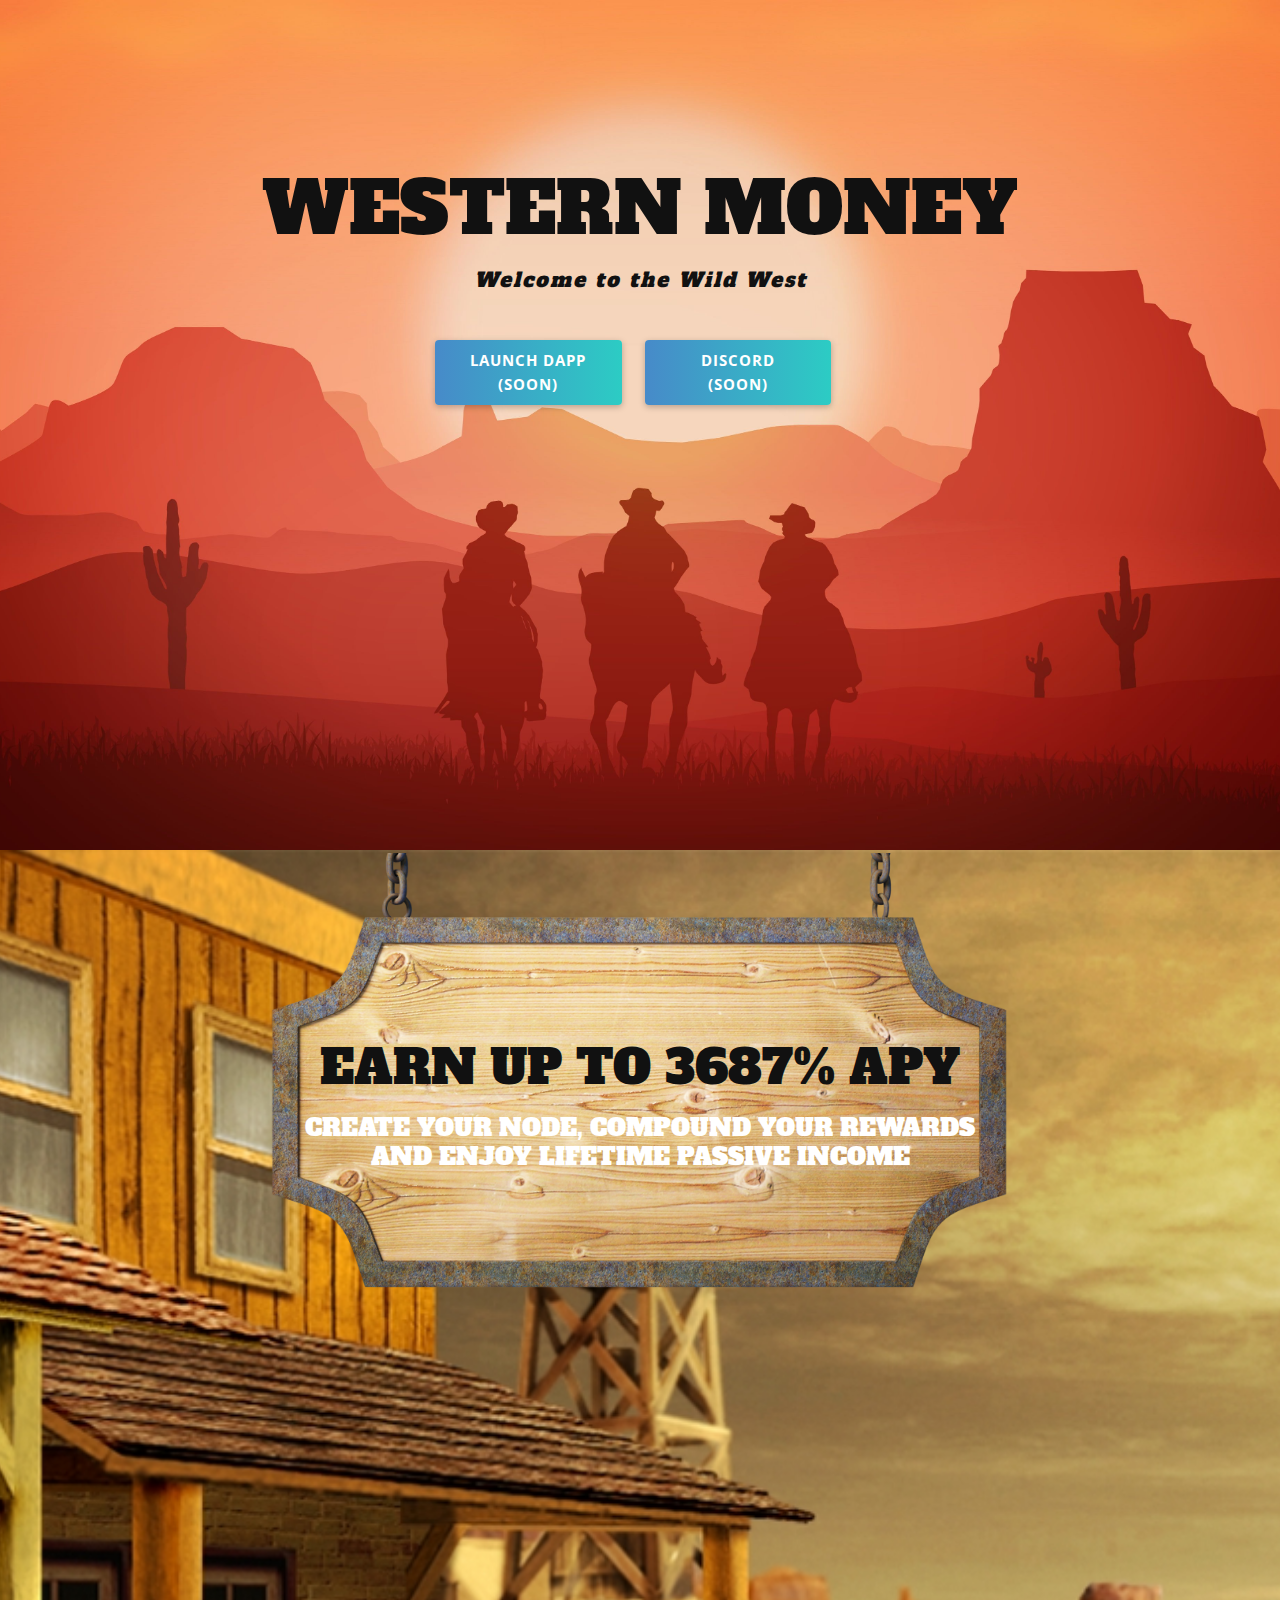
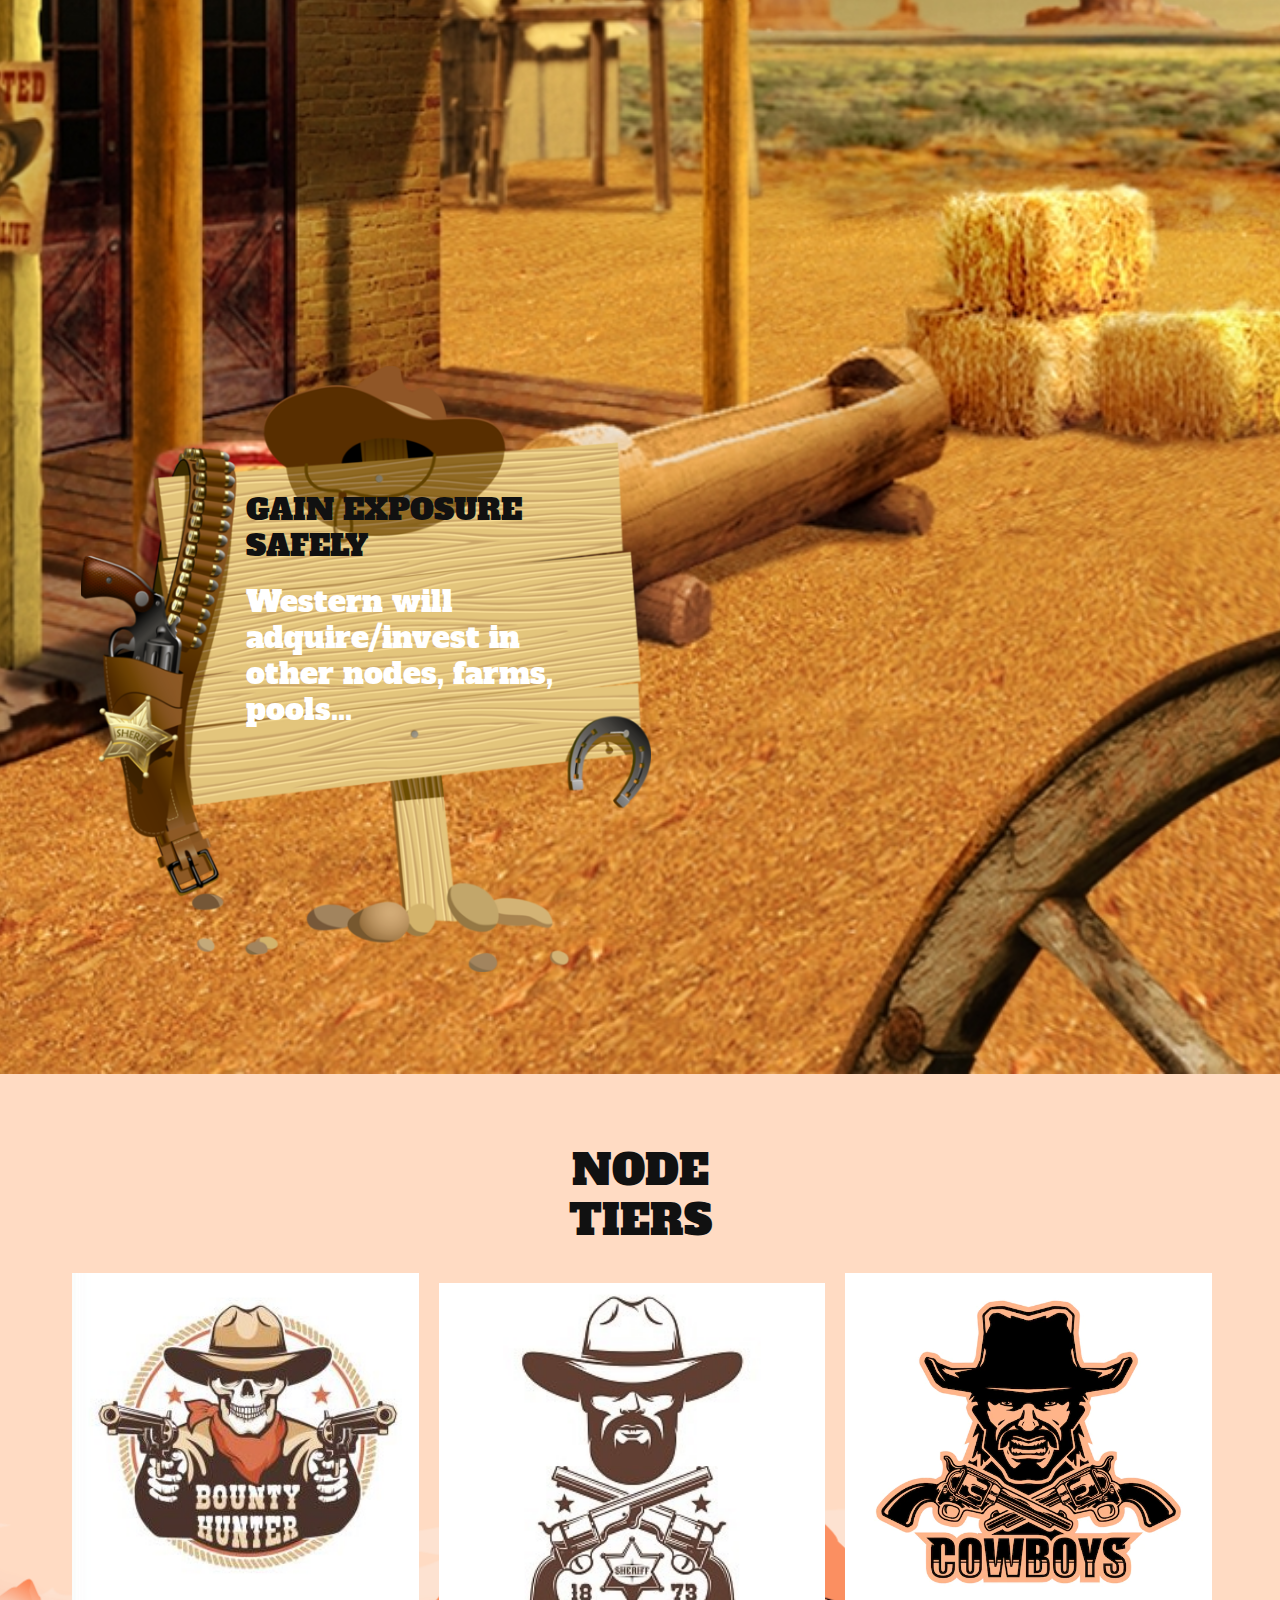
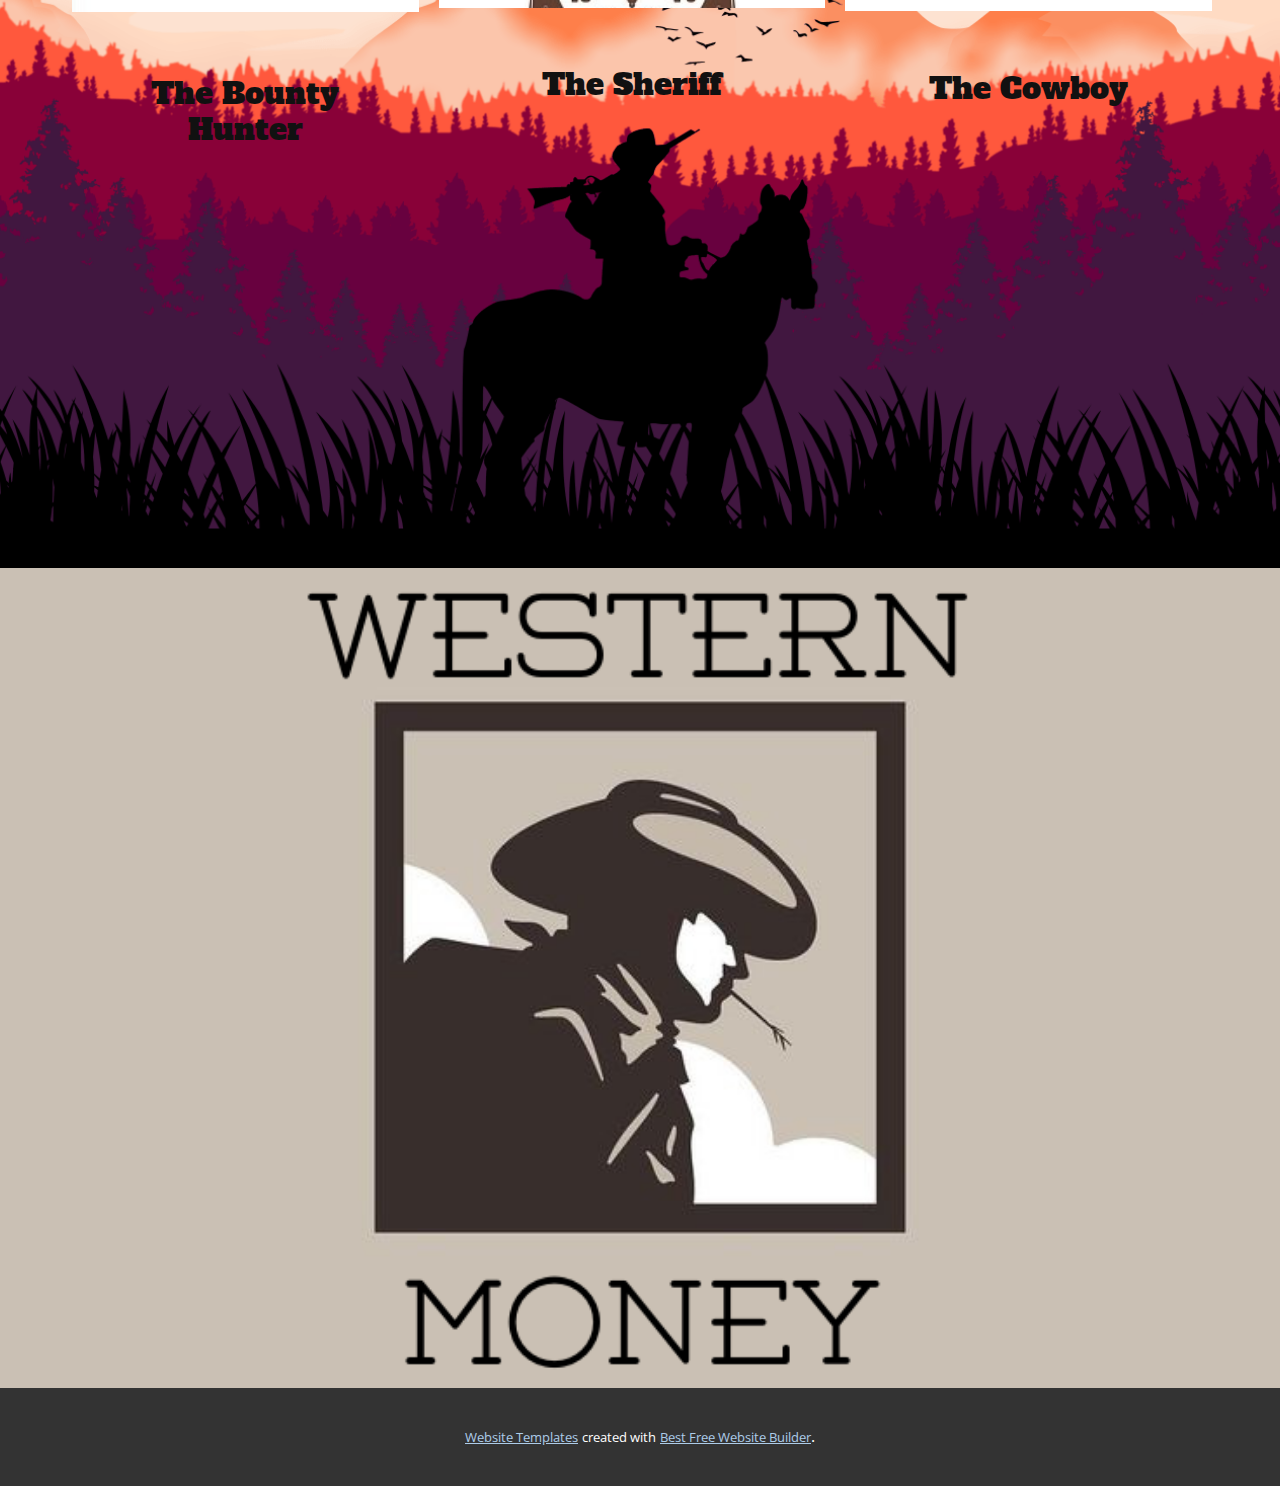
==== Página-1.html @ 6a25d563 "." ====
<!DOCTYPE html>
<html style="font-size: 16px;">
  <head>
    <meta name="viewport" content="width=device-width, initial-scale=1.0">
    <meta charset="utf-8">
    <meta name="keywords" content="Welcome to Mountain Expeditions Club!, About Us, Expedition&nbsp;leaders, Our Leaders, Contact Us">
    <meta name="description" content="">
    <meta name="page_type" content="np-template-header-footer-from-plugin">
    <title>Página 1</title>
    <link rel="stylesheet" href="nicepage.css" media="screen">
<link rel="stylesheet" href="Página-1.css" media="screen">
    <script class="u-script" type="text/javascript" src="jquery.js" defer=""></script>
    <script class="u-script" type="text/javascript" src="nicepage.js" defer=""></script>
    <meta name="generator" content="Nicepage 4.3.3, nicepage.com">
    <link id="u-theme-google-font" rel="stylesheet" href="https://fonts.googleapis.com/css?family=Roboto:100,100i,300,300i,400,400i,500,500i,700,700i,900,900i|Open+Sans:300,300i,400,400i,600,600i,700,700i,800,800i">
    <link id="u-page-google-font" rel="stylesheet" href="https://fonts.googleapis.com/css?family=Alfa+Slab+One:400">
    
    
    
    
    
    <script type="application/ld+json">{
		"@context": "http://schema.org",
		"@type": "Organization",
		"name": ""
}</script>
    <meta name="theme-color" content="#478ac9">
    <meta property="og:title" content="Página 1">
    <meta property="og:type" content="website">
  </head>
  <body class="u-body"> 
    <section class="u-clearfix u-image u-section-1" id="sec-40b3" data-image-width="4010" data-image-height="2453">
      <div class="u-clearfix u-sheet u-sheet-1">
        <div class="u-container-style u-expanded-width-md u-expanded-width-sm u-group u-group-1">
          <div class="u-container-layout u-container-layout-1">
            <h1 class="u-align-center u-custom-font u-text u-title u-text-1">WESTERN MONEY</h1>
            <h5 class="u-align-center u-custom-font u-text u-text-2">Welcome to the Wild West</h5>
            <a href="twitter.com/western_money_" class="u-btn u-btn-round u-button-style u-gradient u-none u-radius-4 u-text-body-alt-color u-btn-1"> LAUNCH DAPP<br>(soon)
            </a>
            <a href="discord.com" class="u-btn u-btn-round u-button-style u-gradient u-none u-radius-4 u-text-body-alt-color u-btn-2"> discord<br>(soon)
            </a>
          </div>
        </div>
      </div>
    </section>
    <section class="u-clearfix u-image u-section-2" id="sec-3da4" data-image-width="1600" data-image-height="921">
      <div class="u-clearfix u-sheet u-sheet-1">
        <div class="u-container-style u-group u-group-1">
          <div class="u-container-layout u-container-layout-1">
            <img class="u-image u-image-default u-image-1" src="images/1716072929.png" alt="" data-image-width="1050" data-image-height="956">
            <h2 class="u-align-center u-text u-text-1">EARN UP TO 3687% APY</h2>
            <h4 class="u-align-center u-custom-font u-text u-text-body-alt-color u-text-2">CREATE YOUR NODE, COMPOUND YOUR REWARDS AND ENJOY LIFETIME PASSIVE INCOME</h4>
          </div>
        </div>
        <div class="u-clearfix u-expanded-width u-layout-wrap u-layout-wrap-1">
          <div class="u-gutter-0 u-layout">
            <div class="u-layout-row">
              <div class="u-container-style u-layout-cell u-size-60 u-layout-cell-1">
                <div class="u-container-layout"></div>
              </div>
            </div>
          </div>
        </div>
        <div class="u-container-style u-group u-group-2">
          <div class="u-container-layout u-container-layout-3">
            <img class="u-image u-image-default u-image-2" src="images/PngItem_6798335.png" alt="" data-image-width="600" data-image-height="638">
            <h3 class="u-custom-font u-text u-text-3">GAIN EXPOSURE SAFELY</h3>
            <h3 class="u-custom-font u-text u-text-body-alt-color u-text-4">Western will adquire/invest in other nodes, farms, pools...</h3>
          </div>
        </div>
      </div>
    </section>
    <section class="u-clearfix u-image u-section-3" id="sec-844a" data-image-width="1920" data-image-height="1080">
      <div class="u-clearfix u-sheet u-sheet-1">
        <h3 class="u-align-center u-custom-font u-text u-text-1">NODE TIERS</h3>
        <a href="https://nicepage.cloud" class="u-btn u-btn-round u-button-style u-gradient u-none u-radius-4 u-text-body-alt-color u-btn-1"><span class="u-icon u-text-white"><svg class="u-svg-content" viewBox="0 0 512 512" x="0px" y="0px" style="width: 1em; height: 1em;"><path d="M53.333,224C23.936,224,0,247.936,0,277.333V448c0,29.397,23.936,53.333,53.333,53.333h64 c12.011,0,23.061-4.053,32-10.795V224H53.333z"></path><path d="M512,304c0-12.821-5.077-24.768-13.888-33.579c9.963-10.901,15.04-25.515,13.653-40.725    c-2.496-27.115-26.923-48.363-55.637-48.363H324.352c6.528-19.819,16.981-56.149,16.981-85.333c0-46.272-39.317-85.333-64-85.333 c-22.165,0-37.995,12.48-38.677,12.992c-2.517,2.027-3.989,5.099-3.989,8.341v72.341l-61.44,133.099l-2.56,1.301v228.651    C188.032,475.584,210.005,480,224,480h195.819c23.232,0,43.563-15.659,48.341-37.269c2.453-11.115,1.024-22.315-3.861-32.043 c15.765-7.936,26.368-24.171,26.368-42.688c0-7.552-1.728-14.784-5.013-21.333C501.419,338.731,512,322.496,512,304z"></path></svg><img></span>&nbsp;Like
        </a>
      </div>
    </section>
    <section class="u-clearfix u-image u-section-4" id="sec-cf53" data-image-width="736" data-image-height="736">
      <div class="u-clearfix u-sheet u-sheet-1">
        <div class="u-clearfix u-expanded-width u-gutter-20 u-layout-wrap u-layout-wrap-1">
          <div class="u-layout">
            <div class="u-layout-row">
              <div class="u-container-style u-layout-cell u-left-cell u-size-20 u-size-20-md u-layout-cell-1">
                <div class="u-container-layout"></div>
              </div>
              <div class="u-container-style u-layout-cell u-size-20 u-size-20-md u-layout-cell-2">
                <div class="u-container-layout">
                  <div class="u-clearfix u-gutter-20 u-layout-wrap u-layout-wrap-2">
                    <div class="u-layout">
                      <div class="u-layout-row">
                        <div class="u-container-style u-layout-cell u-left-cell u-size-19-lg u-size-19-sm u-size-19-xl u-size-19-xs u-size-20-md u-layout-cell-3">
                          <div class="u-container-layout">
                            <img class="u-expanded-width u-image u-image-1" src="images/rgrhgrhtj.jpg" data-image-width="303" data-image-height="306">
                            <h3 class="u-align-center u-custom-font u-text u-text-1">The Bounty Hunter</h3>
                          </div>
                        </div>
                        <div class="u-align-center u-container-style u-layout-cell u-size-20-md u-size-21-lg u-size-21-sm u-size-21-xl u-size-21-xs u-layout-cell-4">
                          <div class="u-container-layout">
                            <img class="u-expanded-width u-image u-image-2" src="images/Inkedewgwegw_LI.jpg" data-image-width="288" data-image-height="322">
                            <h3 class="u-custom-font u-text u-text-2">The Sheriff</h3>
                          </div>
                        </div>
                        <div class="u-container-style u-layout-cell u-right-cell u-size-20 u-size-20-md u-layout-cell-5">
                          <div class="u-container-layout">
                            <img class="u-expanded-width u-image u-image-3" src="images/cowboy.jpg" data-image-width="626" data-image-height="626">
                            <h3 class="u-align-center u-custom-font u-text u-text-3">The Cowboy</h3>
                          </div>
                        </div>
                      </div>
                    </div>
                  </div>
                </div>
              </div>
              <div class="u-container-style u-layout-cell u-right-cell u-size-20 u-size-20-md u-layout-cell-6">
                <div class="u-container-layout"></div>
              </div>
            </div>
          </div>
        </div>
      </div>
    </section>
    
    
    
    <section class="u-backlink u-clearfix u-grey-80">
      <a class="u-link" href="https://nicepage.com/website-templates" target="_blank">
        <span>Website Templates</span>
      </a>
      <p class="u-text">
        <span>created with</span>
      </p>
      <a class="u-link" href="https://nicepage.dev" target="_blank">
        <span>Best Free Website Builder</span>
      </a>. 
    </section>
  </body>
</html>
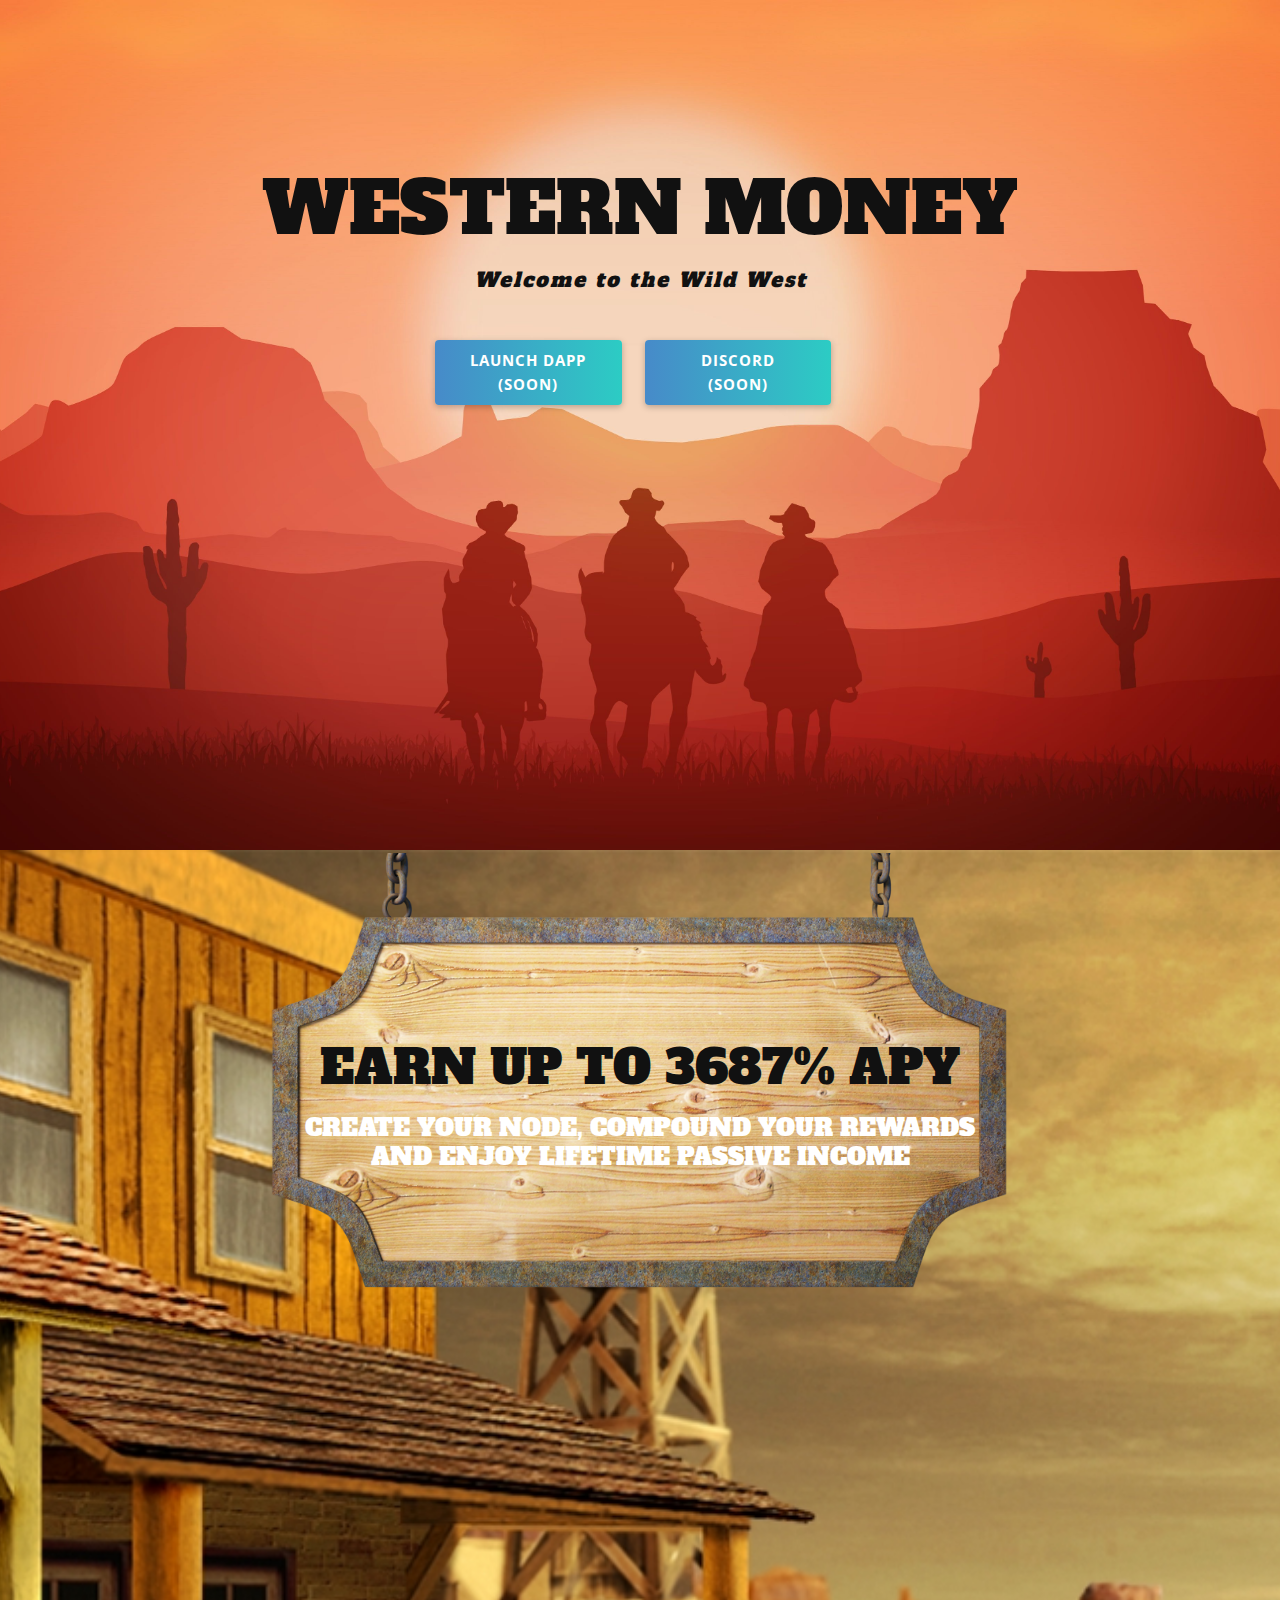
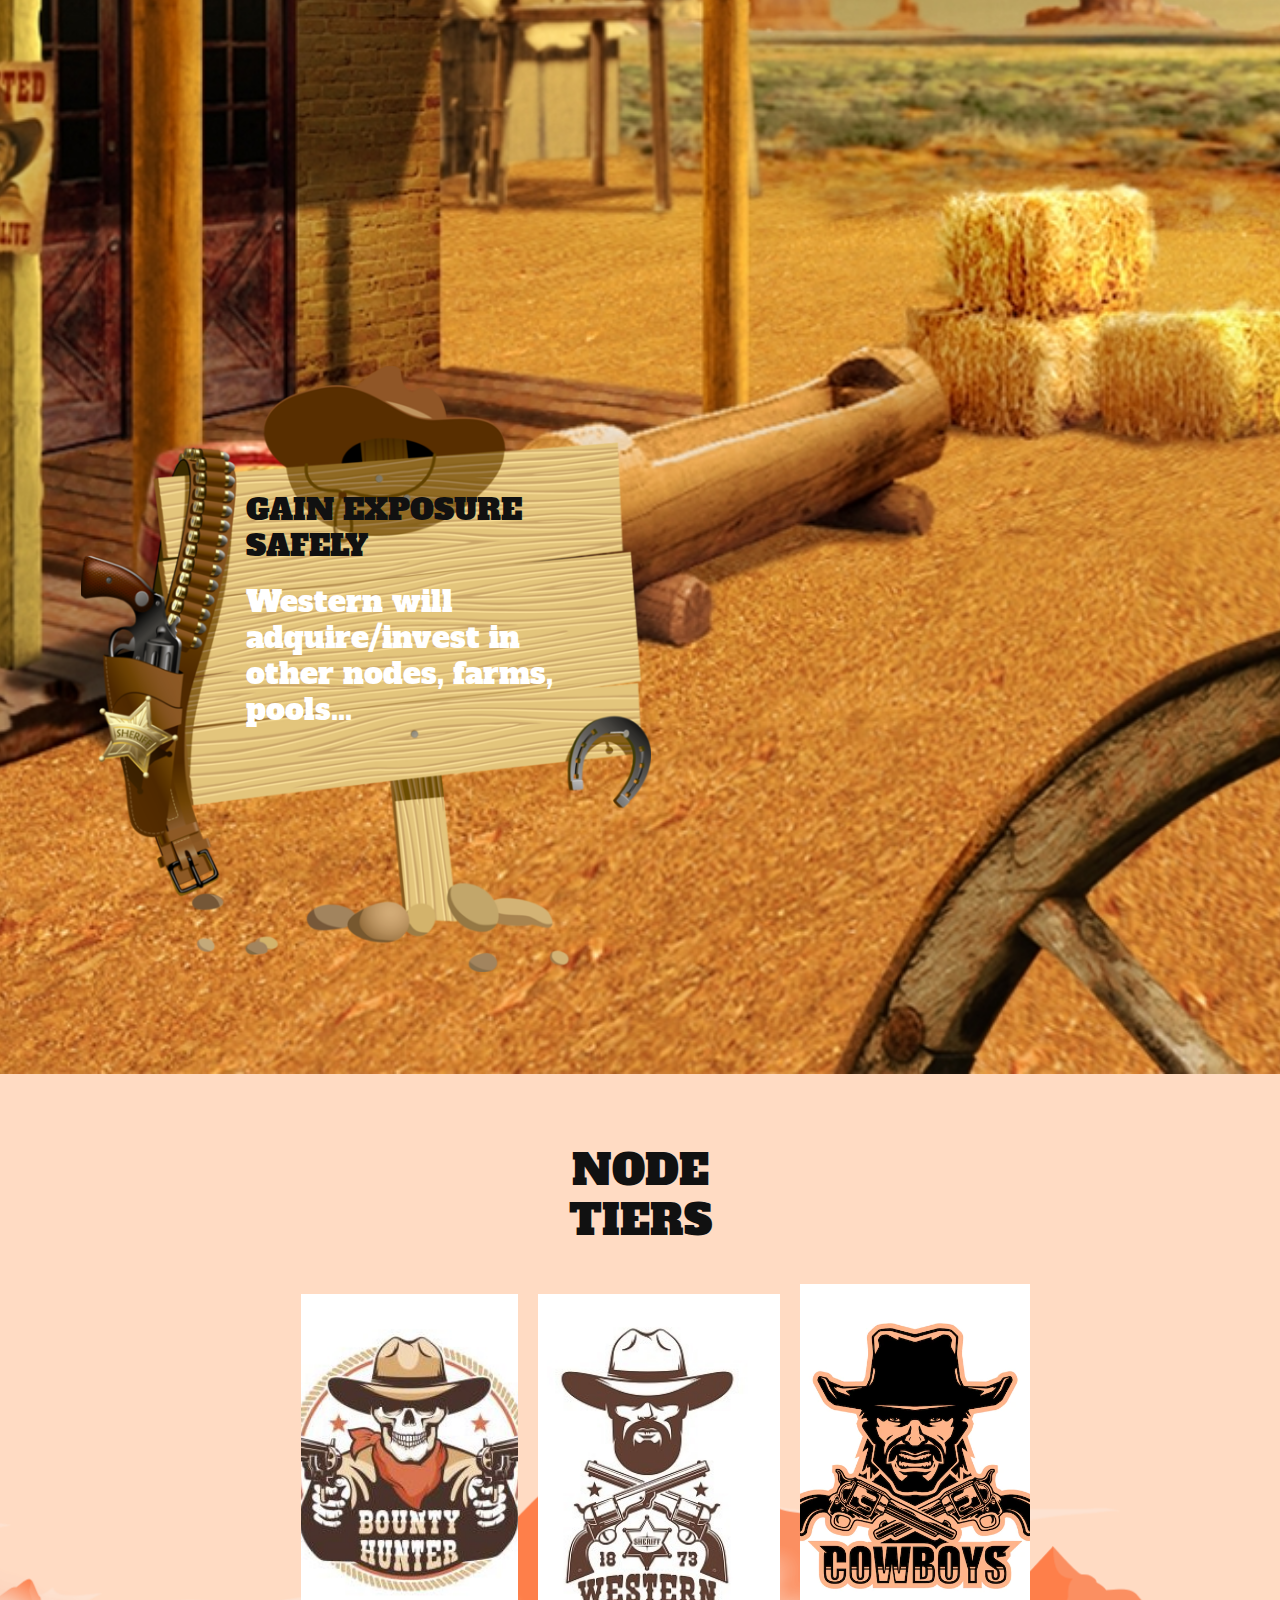
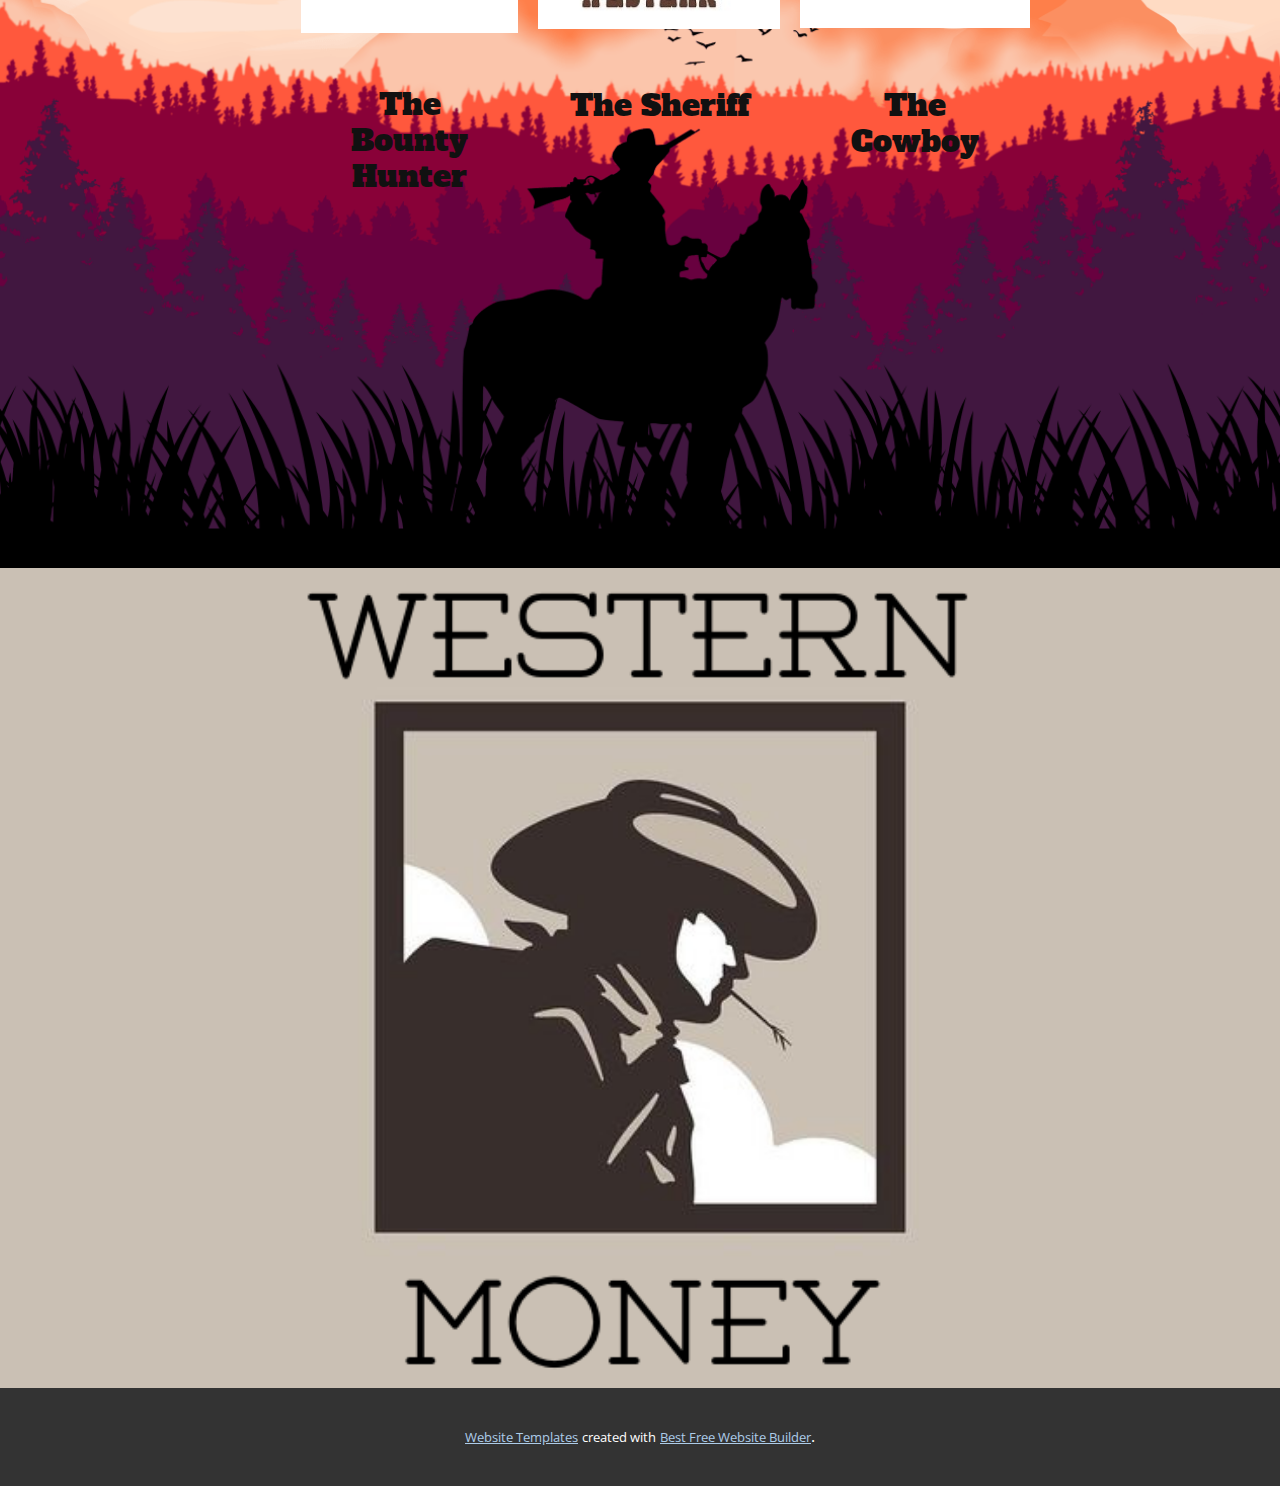
==== commit 38ce503f: "." ====
--- a/Página-1.html
+++ b/Página-1.html
@@ -45,10 +45,10 @@
     </section>
     <section class="u-clearfix u-image u-section-2" id="sec-3da4" data-image-width="1600" data-image-height="921">
       <div class="u-clearfix u-sheet u-sheet-1">
-        <div class="u-container-style u-group u-group-1">
+        <div class="u-container-style u-expanded-width-xs u-group u-group-1">
           <div class="u-container-layout u-container-layout-1">
             <img class="u-image u-image-default u-image-1" src="images/1716072929.png" alt="" data-image-width="1050" data-image-height="956">
-            <h2 class="u-align-center u-text u-text-1">EARN UP TO 3687% APY</h2>
+            <h2 class="u-align-center u-text u-text-1">EARN UP TO 3687% A​PY</h2>
             <h4 class="u-align-center u-custom-font u-text u-text-body-alt-color u-text-2">CREATE YOUR NODE, COMPOUND YOUR REWARDS AND ENJOY LIFETIME PASSIVE INCOME</h4>
           </div>
         </div>
@@ -61,7 +61,7 @@
             </div>
           </div>
         </div>
-        <div class="u-container-style u-group u-group-2">
+        <div class="u-container-style u-expanded-width-xs u-group u-group-2">
           <div class="u-container-layout u-container-layout-3">
             <img class="u-image u-image-default u-image-2" src="images/PngItem_6798335.png" alt="" data-image-width="600" data-image-height="638">
             <h3 class="u-custom-font u-text u-text-3">GAIN EXPOSURE SAFELY</h3>
@@ -73,8 +73,30 @@
     <section class="u-clearfix u-image u-section-3" id="sec-844a" data-image-width="1920" data-image-height="1080">
       <div class="u-clearfix u-sheet u-sheet-1">
         <h3 class="u-align-center u-custom-font u-text u-text-1">NODE TIERS</h3>
-        <a href="https://nicepage.cloud" class="u-btn u-btn-round u-button-style u-gradient u-none u-radius-4 u-text-body-alt-color u-btn-1"><span class="u-icon u-text-white"><svg class="u-svg-content" viewBox="0 0 512 512" x="0px" y="0px" style="width: 1em; height: 1em;"><path d="M53.333,224C23.936,224,0,247.936,0,277.333V448c0,29.397,23.936,53.333,53.333,53.333h64 c12.011,0,23.061-4.053,32-10.795V224H53.333z"></path><path d="M512,304c0-12.821-5.077-24.768-13.888-33.579c9.963-10.901,15.04-25.515,13.653-40.725    c-2.496-27.115-26.923-48.363-55.637-48.363H324.352c6.528-19.819,16.981-56.149,16.981-85.333c0-46.272-39.317-85.333-64-85.333 c-22.165,0-37.995,12.48-38.677,12.992c-2.517,2.027-3.989,5.099-3.989,8.341v72.341l-61.44,133.099l-2.56,1.301v228.651    C188.032,475.584,210.005,480,224,480h195.819c23.232,0,43.563-15.659,48.341-37.269c2.453-11.115,1.024-22.315-3.861-32.043 c15.765-7.936,26.368-24.171,26.368-42.688c0-7.552-1.728-14.784-5.013-21.333C501.419,338.731,512,322.496,512,304z"></path></svg><img></span>&nbsp;Like
-        </a>
+        <div class="u-clearfix u-gutter-20 u-layout-wrap u-layout-wrap-1">
+          <div class="u-layout">
+            <div class="u-layout-row">
+              <div class="u-container-style u-layout-cell u-left-cell u-size-19-lg u-size-19-sm u-size-19-xl u-size-19-xs u-size-20-md u-layout-cell-1">
+                <div class="u-container-layout">
+                  <img class="u-expanded-width u-image u-image-1" src="images/rgrhgrhtj.jpg" data-image-width="303" data-image-height="306">
+                  <h3 class="u-align-center u-custom-font u-text u-text-2">The Bounty Hunter</h3>
+                </div>
+              </div>
+              <div class="u-align-center u-container-style u-layout-cell u-size-20-md u-size-21-lg u-size-21-sm u-size-21-xl u-size-21-xs u-layout-cell-2">
+                <div class="u-container-layout">
+                  <img class="u-expanded-width u-image u-image-2" src="images/Inkedewgwegw_LI.jpg" data-image-width="288" data-image-height="322">
+                  <h3 class="u-custom-font u-text u-text-3">The Sheriff</h3>
+                </div>
+              </div>
+              <div class="u-container-style u-layout-cell u-right-cell u-size-20 u-size-20-md u-layout-cell-3">
+                <div class="u-container-layout">
+                  <img class="u-expanded-width u-image u-image-3" src="images/cowboy.jpg" data-image-width="626" data-image-height="626">
+                  <h3 class="u-align-center u-custom-font u-text u-text-4">The Cowboy</h3>
+                </div>
+              </div>
+            </div>
+          </div>
+        </div>
       </div>
     </section>
     <section class="u-clearfix u-image u-section-4" id="sec-cf53" data-image-width="736" data-image-height="736">
@@ -86,34 +108,9 @@
                 <div class="u-container-layout"></div>
               </div>
               <div class="u-container-style u-layout-cell u-size-20 u-size-20-md u-layout-cell-2">
-                <div class="u-container-layout">
-                  <div class="u-clearfix u-gutter-20 u-layout-wrap u-layout-wrap-2">
-                    <div class="u-layout">
-                      <div class="u-layout-row">
-                        <div class="u-container-style u-layout-cell u-left-cell u-size-19-lg u-size-19-sm u-size-19-xl u-size-19-xs u-size-20-md u-layout-cell-3">
-                          <div class="u-container-layout">
-                            <img class="u-expanded-width u-image u-image-1" src="images/rgrhgrhtj.jpg" data-image-width="303" data-image-height="306">
-                            <h3 class="u-align-center u-custom-font u-text u-text-1">The Bounty Hunter</h3>
-                          </div>
-                        </div>
-                        <div class="u-align-center u-container-style u-layout-cell u-size-20-md u-size-21-lg u-size-21-sm u-size-21-xl u-size-21-xs u-layout-cell-4">
-                          <div class="u-container-layout">
-                            <img class="u-expanded-width u-image u-image-2" src="images/Inkedewgwegw_LI.jpg" data-image-width="288" data-image-height="322">
-                            <h3 class="u-custom-font u-text u-text-2">The Sheriff</h3>
-                          </div>
-                        </div>
-                        <div class="u-container-style u-layout-cell u-right-cell u-size-20 u-size-20-md u-layout-cell-5">
-                          <div class="u-container-layout">
-                            <img class="u-expanded-width u-image u-image-3" src="images/cowboy.jpg" data-image-width="626" data-image-height="626">
-                            <h3 class="u-align-center u-custom-font u-text u-text-3">The Cowboy</h3>
-                          </div>
-                        </div>
-                      </div>
-                    </div>
-                  </div>
-                </div>
+                <div class="u-container-layout"></div>
               </div>
-              <div class="u-container-style u-layout-cell u-right-cell u-size-20 u-size-20-md u-layout-cell-6">
+              <div class="u-container-style u-layout-cell u-right-cell u-size-20 u-size-20-md u-layout-cell-3">
                 <div class="u-container-layout"></div>
               </div>
             </div>
--- a/Página-1.css
+++ b/Página-1.css
@@ -10,7 +10,6 @@
 .u-section-1 .u-group-1 {
   width: 1031px;
   min-height: 419px;
-  height: auto;
   margin: 100px auto 60px;
 }
 
@@ -62,7 +61,6 @@
 
   .u-section-1 .u-group-1 {
     width: 940px;
-    height: auto;
   }
 
   .u-section-1 .u-text-1 {
@@ -134,6 +132,12 @@
   .u-section-1 .u-text-1 {
     font-size: 3rem;
   }
+
+  .u-section-1 .u-btn-2 {
+    margin-top: 20px;
+    margin-right: auto;
+    margin-left: 0;
+  }
 } .u-section-2 {
   background-image: url("images/wild-west.jpeg");
   background-position: 50% 50%;
@@ -146,7 +150,6 @@
 .u-section-2 .u-group-1 {
   width: 716px;
   min-height: 482px;
-  height: auto;
   margin: 40px auto 0;
 }
 
@@ -169,6 +172,7 @@
 
 .u-section-2 .u-text-2 {
   font-family: "Alfa Slab One";
+  font-size: 1.5rem;
   margin: 20px 0 0;
 }
 
@@ -183,7 +187,6 @@
 .u-section-2 .u-group-2 {
   width: 954px;
   min-height: 616px;
-  height: auto;
   margin: -50px 72px 60px auto;
 }
 
@@ -215,7 +218,6 @@
 
   .u-section-2 .u-group-1 {
     min-height: 534px;
-    height: auto;
   }
 
   .u-section-2 .u-container-layout-1 {
@@ -243,7 +245,6 @@
   .u-section-2 .u-group-2 {
     width: 940px;
     margin-right: 0;
-    height: auto;
   }
 
   .u-section-2 .u-text-3 {
@@ -291,27 +292,48 @@
 }
 
 @media (max-width: 767px) {
+  .u-section-2 .u-sheet-1 {
+    min-height: 1423px;
+  }
+
   .u-section-2 .u-group-1 {
-    width: 540px;
-    min-height: 470px;
+    min-height: 415px;
+    width: 388px;
+    margin-top: 52px;
+    margin-left: 0;
   }
 
   .u-section-2 .u-container-layout-1 {
-    padding-left: 9px;
-    padding-right: 9px;
+    padding-left: 0;
+    padding-right: 0;
+    padding-bottom: 0;
   }
 
   .u-section-2 .u-image-1 {
     height: 338px;
     width: 540px;
-    margin-left: 0;
-    margin-right: 0;
+    margin-left: 9px;
+    margin-right: 9px;
   }
 
   .u-section-2 .u-text-1 {
-    margin-top: -150px;
-    margin-left: 0;
-    margin-right: 0;
+    width: auto;
+    margin-top: -261px;
+    margin-right: -76px;
+    margin-left: 94px;
+  }
+
+  .u-section-2 .u-text-2 {
+    width: auto;
+    font-size: 1.125rem;
+    margin-right: -68px;
+    margin-left: 86px;
+  }
+
+  .u-section-2 .u-layout-wrap-1 {
+    margin-top: 43px;
+    margin-right: initial;
+    margin-left: initial;
   }
 
   .u-section-2 .u-layout-cell-1 {
@@ -320,34 +342,64 @@
 
   .u-section-2 .u-group-2 {
     width: 540px;
+    margin-top: -38px;
+    margin-right: -38px;
+    margin-bottom: 48px;
   }
 
   .u-section-2 .u-text-3 {
-    margin-right: 222px;
+    width: auto;
+    margin-top: -467px;
+    margin-right: 179px;
+    margin-left: 43px;
   }
 
   .u-section-2 .u-text-4 {
-    margin-right: 222px;
+    width: auto;
+    margin-right: 179px;
+    margin-left: 43px;
   }
 }
 
 @media (max-width: 575px) {
+  .u-section-2 .u-sheet-1 {
+    min-height: 1317px;
+  }
+
   .u-section-2 .u-group-1 {
-    width: 340px;
-  }
-
-  .u-section-2 .u-container-layout-1 {
-    padding-left: 0;
-    padding-right: 0;
+    margin-top: 32px;
+    margin-right: initial;
+    margin-left: initial;
+    width: auto;
   }
 
   .u-section-2 .u-image-1 {
     height: 213px;
     width: 340px;
+    margin-left: 0;
+    margin-right: 0;
   }
 
   .u-section-2 .u-text-1 {
-    margin-top: -25px;
+    width: 256px;
+    margin-top: -154px;
+    margin-left: auto;
+    margin-right: auto;
+    font-size: 1.5rem;
+  }
+
+  .u-section-2 .u-text-2 {
+    font-size: 0.75rem;
+    width: 248px;
+    margin-top: 15px;
+    margin-left: auto;
+    margin-right: auto;
+  }
+
+  .u-section-2 .u-layout-wrap-1 {
+    margin-top: 63px;
+    margin-right: initial;
+    margin-left: initial;
   }
 
   .u-section-2 .u-layout-cell-1 {
@@ -355,7 +407,11 @@
   }
 
   .u-section-2 .u-group-2 {
-    width: 340px;
+    margin-top: 0;
+    margin-bottom: 10px;
+    margin-right: initial;
+    margin-left: initial;
+    width: auto;
   }
 
   .u-section-2 .u-image-2 {
@@ -365,12 +421,15 @@
   }
 
   .u-section-2 .u-text-3 {
-    margin-top: -236px;
-    margin-right: 22px;
+    margin-top: -287px;
+    margin-right: -56px;
+    margin-left: 78px;
   }
 
   .u-section-2 .u-text-4 {
-    margin-right: 22px;
+    margin-top: 0;
+    margin-right: 32px;
+    margin-left: 78px;
   }
 } .u-section-3 {
   background-image: url("images/313385-cowboy-hd-wallpaper-and-background-image.png");
@@ -388,21 +447,67 @@
   margin: 71px auto 0;
 }
 
-.u-section-3 .u-btn-1 {
-  background-image: linear-gradient(to right, #478ac9, #2cccc4);
-  border-style: none;
-  font-weight: 700;
-  text-transform: uppercase;
-  font-size: 0.9375rem;
-  letter-spacing: 1px;
-  box-shadow: 0px 2px 6px 0 rgba(0,0,0,0.25);
-  margin: 114px auto 60px;
-  padding: 8px 36px 9px 35px;
+.u-section-3 .u-layout-wrap-1 {
+  width: 729px;
+  margin: 38px 180px 60px auto;
+}
+
+.u-section-3 .u-layout-cell-1 {
+  min-height: 767px;
+}
+
+.u-section-3 .u-image-1 {
+  height: 339px;
+  object-position: 52.32% 100%;
+  margin-top: 10px;
+  margin-bottom: 0;
+}
+
+.u-section-3 .u-text-2 {
+  font-family: "Alfa Slab One";
+  margin: 54px 20px 0;
+}
+
+.u-section-3 .u-layout-cell-2 {
+  min-height: 767px;
+}
+
+.u-section-3 .u-image-2 {
+  height: 335px;
+  object-position: 71.15% 29.29%;
+  margin-top: 10px;
+  margin-bottom: 0;
+}
+
+.u-section-3 .u-text-3 {
+  font-family: "Alfa Slab One";
+  margin: 59px 1px 0;
+}
+
+.u-section-3 .u-layout-cell-3 {
+  background-image: none;
+  min-height: 767px;
+}
+
+.u-section-3 .u-image-3 {
+  height: 344px;
+  margin-top: 0;
+  margin-bottom: 0;
+}
+
+.u-section-3 .u-text-4 {
+  font-family: "Alfa Slab One";
+  margin: 60px 20px 0;
 }
 
 @media (max-width: 1199px) {
   .u-section-3 .u-sheet-1 {
-    min-height: 902px;
+    min-height: 1016px;
+  }
+
+  .u-section-3 .u-layout-wrap-1 {
+    margin-top: 10px;
+    margin-right: 92px;
   }
 }
 
@@ -410,12 +515,75 @@
   .u-section-3 .u-sheet-1 {
     min-height: 691px;
   }
+
+  .u-section-3 .u-layout-wrap-1 {
+    width: 720px;
+    margin-right: 0;
+  }
+
+  .u-section-3 .u-layout-cell-1 {
+    min-height: 100px;
+  }
+
+  .u-section-3 .u-image-1 {
+    height: 352px;
+  }
+
+  .u-section-3 .u-layout-cell-2 {
+    min-height: 100px;
+  }
+
+  .u-section-3 .u-image-2 {
+    height: 315px;
+  }
+
+  .u-section-3 .u-text-3 {
+    margin-left: 0;
+    margin-right: 0;
+  }
+
+  .u-section-3 .u-layout-cell-3 {
+    min-height: 100px;
+  }
+
+  .u-section-3 .u-image-3 {
+    height: 340px;
+  }
+
+  .u-section-3 .u-text-4 {
+    margin-left: 19px;
+    margin-right: 19px;
+  }
 }
 
 @media (max-width: 767px) {
   .u-section-3 .u-sheet-1 {
     min-height: 518px;
   }
+
+  .u-section-3 .u-layout-wrap-1 {
+    width: 540px;
+  }
+
+  .u-section-3 .u-image-1 {
+    height: 792px;
+  }
+
+  .u-section-3 .u-layout-cell-2 {
+    min-height: 441px;
+  }
+
+  .u-section-3 .u-image-2 {
+    height: 709px;
+  }
+
+  .u-section-3 .u-layout-cell-3 {
+    min-height: 460px;
+  }
+
+  .u-section-3 .u-image-3 {
+    height: 765px;
+  }
 }
 
 @media (max-width: 575px) {
@@ -426,6 +594,40 @@
   .u-section-3 .u-text-1 {
     font-size: 1.5rem;
   }
+
+  .u-section-3 .u-layout-wrap-1 {
+    width: 340px;
+  }
+
+  .u-section-3 .u-image-1 {
+    height: 499px;
+  }
+
+  .u-section-3 .u-text-2 {
+    margin-left: 0;
+    margin-right: 0;
+  }
+
+  .u-section-3 .u-layout-cell-2 {
+    min-height: 433px;
+  }
+
+  .u-section-3 .u-image-2 {
+    height: 446px;
+  }
+
+  .u-section-3 .u-layout-cell-3 {
+    min-height: 452px;
+  }
+
+  .u-section-3 .u-image-3 {
+    height: 482px;
+  }
+
+  .u-section-3 .u-text-4 {
+    margin-left: 0;
+    margin-right: 0;
+  }
 } .u-section-4 {
   background-image: url("images/Weston1.png");
   background-position: 50% 50%;
@@ -448,60 +650,7 @@
   min-height: 460px;
 }
 
-.u-section-4 .u-layout-wrap-2 {
-  width: 1140px;
-  margin: -753px auto 0 -385px;
-}
-
 .u-section-4 .u-layout-cell-3 {
-  min-height: 767px;
-}
-
-.u-section-4 .u-image-1 {
-  height: 339px;
-  object-position: 0% 100%;
-  margin-top: 0;
-  margin-bottom: 0;
-}
-
-.u-section-4 .u-text-1 {
-  font-family: "Alfa Slab One";
-  margin: 64px 20px 0;
-}
-
-.u-section-4 .u-layout-cell-4 {
-  min-height: 767px;
-}
-
-.u-section-4 .u-image-2 {
-  height: 325px;
-  object-position: 71.15% 29.29%;
-  margin-top: 10px;
-  margin-bottom: 0;
-}
-
-.u-section-4 .u-text-2 {
-  font-family: "Alfa Slab One";
-  margin: 59px 1px 0;
-}
-
-.u-section-4 .u-layout-cell-5 {
-  background-image: none;
-  min-height: 767px;
-}
-
-.u-section-4 .u-image-3 {
-  height: 338px;
-  margin-top: 0;
-  margin-bottom: 0;
-}
-
-.u-section-4 .u-text-3 {
-  font-family: "Alfa Slab One";
-  margin: 60px 20px 0;
-}
-
-.u-section-4 .u-layout-cell-6 {
   background-image: none;
   min-height: 460px;
 }
@@ -511,116 +660,22 @@
     margin-right: initial;
     margin-left: initial;
   }
-
-  .u-section-4 .u-layout-wrap-2 {
-    width: 300px;
-    margin-left: 0;
-  }
-
-  .u-section-4 .u-layout-cell-3 {
-    min-height: 356px;
-  }
-
-  .u-section-4 .u-image-1 {
-    height: 89px;
-    margin-top: -20px;
-  }
-
-  .u-section-4 .u-text-1 {
-    margin-top: 60px;
-    margin-left: 0;
-    margin-right: 0;
-  }
-
-  .u-section-4 .u-layout-cell-4 {
-    min-height: 202px;
-  }
-
-  .u-section-4 .u-image-2 {
-    height: 86px;
-  }
-
-  .u-section-4 .u-text-2 {
-    margin-left: 0;
-    margin-right: 0;
-  }
-
-  .u-section-4 .u-layout-cell-5 {
-    min-height: 202px;
-  }
-
-  .u-section-4 .u-image-3 {
-    height: 89px;
-  }
-
-  .u-section-4 .u-text-3 {
-    margin-left: 0;
-    margin-right: 0;
-  }
 }
 
 @media (max-width: 991px) {
   .u-section-4 .u-layout-cell-2 {
-    min-height: 100px;
-  }
-
-  .u-section-4 .u-layout-wrap-2 {
-    width: 227px;
-  }
-
-  .u-section-4 .u-layout-cell-3 {
-    min-height: 405px;
-  }
-
-  .u-section-4 .u-image-1 {
-    height: 71px;
-  }
-
-  .u-section-4 .u-text-1 {
-    margin-top: 57px;
-  }
-
-  .u-section-4 .u-layout-cell-4 {
-    min-height: 100px;
-  }
-
-  .u-section-4 .u-image-2 {
-    height: 62px;
-  }
-
-  .u-section-4 .u-layout-cell-5 {
-    min-height: 100px;
-  }
-
-  .u-section-4 .u-image-3 {
-    height: 67px;
+    min-height: 290px;
   }
 }
 
 @media (max-width: 767px) {
-  .u-section-4 .u-layout-cell-3 {
-    min-height: 371px;
-  }
-
-  .u-section-4 .u-image-1 {
-    height: 213px;
-  }
-
-  .u-section-4 .u-text-1 {
-    margin-top: 51px;
-  }
-
-  .u-section-4 .u-image-2 {
-    height: 186px;
-  }
-
-  .u-section-4 .u-image-3 {
-    height: 201px;
+  .u-section-4 .u-layout-cell-2 {
+    min-height: 653px;
   }
 }
 
 @media (max-width: 575px) {
-  .u-section-4 .u-layout-cell-3 {
-    min-height: 355px;
+  .u-section-4 .u-layout-cell-2 {
+    min-height: 411px;
   }
 }